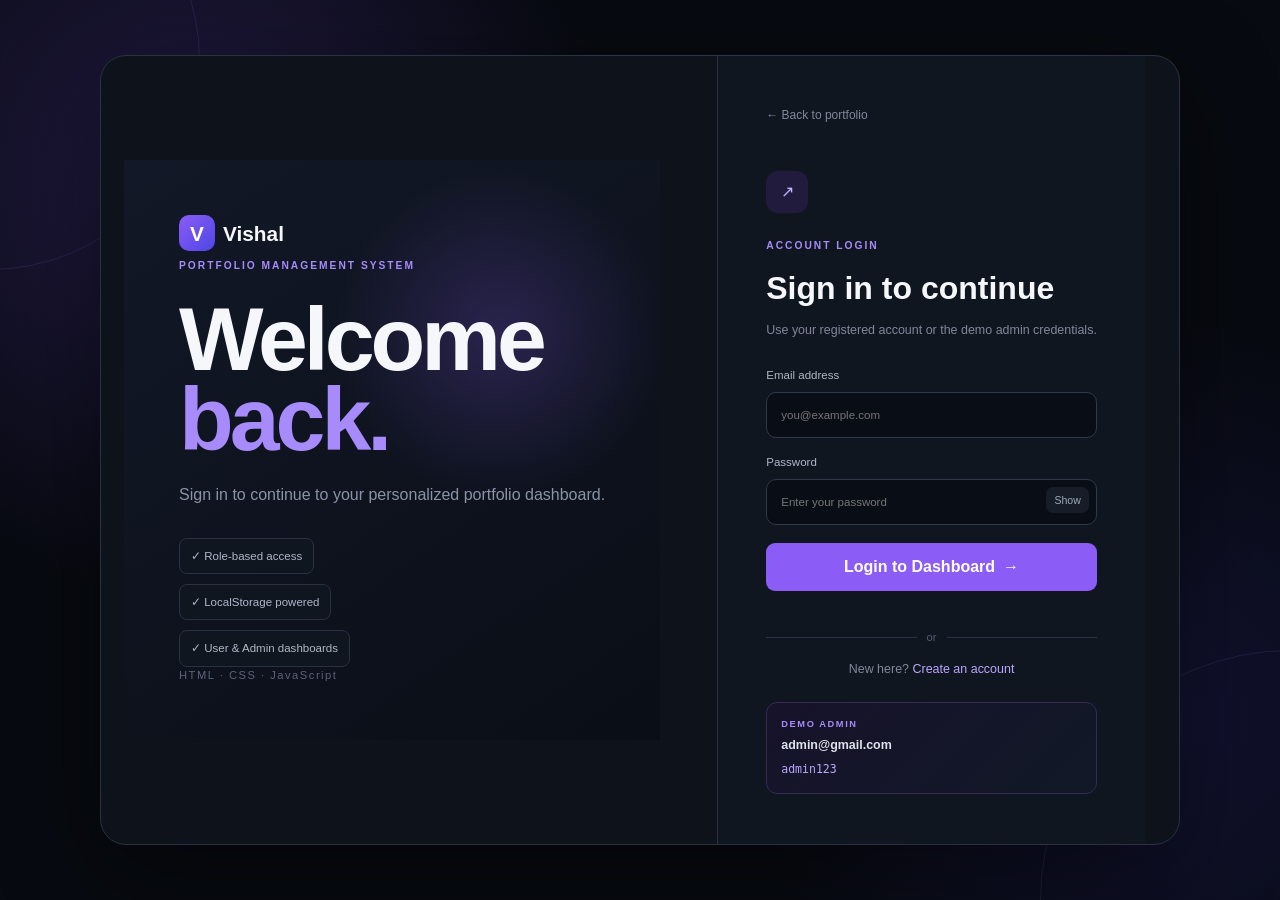
==== admin-dashboard.html @ ea75c09b "first commit" ====
<!doctype html><html><head><meta charset="UTF-8"><meta name="viewport" content="width=device-width,initial-scale=1"><title>Admin Dashboard</title><link rel="stylesheet" href="css/style.css"><link rel="stylesheet" href="css/dashboard.css"></head><body class="dash"><aside><a class="brand"><b>V</b> Vishal</a><div class="usercard"><div class="avatar">A</div><b>Administrator</b><small>Admin Module</small></div><nav><a class="active" href="#">⌂ Dashboard</a><a href="#projects">▦ Projects</a><a href="#blogs">◫ Blogs</a><a href="#messages">✉ Messages</a><a href="#users">♙ Users</a></nav><button id="logout">↪ Logout</button></aside><main class="dashmain"><header class="dashhead"><div><small>ADMIN MODULE</small><h1>Control <em>center.</em></h1></div><a class="btn ghost" href="index.html">View Website ↗</a></header><div class="statgrid"><article><small>USERS</small><b id="usersN">0</b><span>Registered accounts</span></article><article><small>PROJECTS</small><b id="projectsN">0</b><span>Portfolio projects</span></article><article><small>BLOGS</small><b id="blogsN">0</b><span>Published content</span></article><article><small>MESSAGES</small><b id="messagesN">0</b><span>Contact submissions</span></article></div><section class="insightbar"><div><small>SYSTEM STATUS</small><b><i class="status-dot"></i> All modules operational</b><span>LocalStorage • Authentication • CRUD • Navigation</span></div><div><small>LAST ACTIVITY</small><b id="lastActivity">No activity yet</b><span>Updates appear here during the demo.</span></div></section>
<section id="projects" class="panel"><div class="title"><div><small>PROJECT MANAGEMENT</small><h2>Projects</h2></div><button class="btn" id="showP">+ Add Project</button></div><form id="pform" class="manage hidden"><input id="pid" type="hidden"><input id="pt" required placeholder="Project title"><select id="pcat"><option>Web</option><option>JavaScript</option><option>Design</option></select><input id="pd" required placeholder="Short description"><input id="ptc" required placeholder="Technologies"><div><button class="btn">Save Project</button> <button type="button" class="btn ghost" id="cancelP">Cancel</button></div></form><div id="plist"></div></section>
<section id="blogs" class="panel"><div class="title"><div><small>CONTENT MANAGEMENT</small><h2>Blogs</h2></div><button class="btn" id="showB">+ Add Blog</button></div><form id="bform" class="manage hidden"><input id="bid" type="hidden"><input id="bt" required placeholder="Blog title"><input id="bc" required placeholder="Category"><textarea id="bd" required placeholder="Blog summary"></textarea><div><button class="btn">Save Blog</button> <button type="button" class="btn ghost" id="cancelB">Cancel</button></div></form><div id="blist"></div></section>
<section id="messages" class="panel"><small>INBOX</small><h2>Contact messages</h2><div id="mlist"></div></section><section id="users" class="panel"><small>USER MANAGEMENT</small><h2>Registered users</h2><div id="ulist"></div></section><section class="panel activity-panel"><div class="title"><div><small>LIVE ACTIVITY</small><h2>Recent actions</h2></div><button class="smallbtn" id="clearActivity" type="button">Clear</button></div><div id="activityList"></div></section>
        <!-- ADMIN USER MANAGEMENT ENHANCED -->
        <section class="admin-management-card">
          <div class="section-head">
            <div>
              <span class="eyebrow">ADMIN CONTROL</span>
              <h2>Manage Users & Portfolio Data</h2>
              <p>View registered users and manage their projects and skills.</p>
            </div>
          </div>
          <div id="adminUserManagement" class="admin-user-management">
            <p class="muted">Loading users...</p>
          </div>
        </section>
        
</main><script src="js/admin.js"></script><script src="js/admin-management.js"></script>
</body></html>
---- css/style.css ----
*{box-sizing:border-box;margin:0;padding:0}html{scroll-behavior:smooth}body{font-family:Segoe UI,Arial,sans-serif;background:#080b12;color:#f5f7fb;line-height:1.6}a{text-decoration:none;color:inherit}button,input,textarea,select{font:inherit}header{height:76px;padding:0 7%;display:flex;align-items:center;justify-content:space-between;border-bottom:1px solid #202633;background:#090c13ee;position:sticky;top:0;z-index:10}.brand{font-weight:800;font-size:1.3rem;display:flex;align-items:center;gap:8px}.brand b,.avatar{display:grid;place-items:center;background:linear-gradient(135deg,#8b5cf6,#4f46e5);color:white}.brand b{width:34px;height:34px;border-radius:10px}.brand span{color:#a78bfa}nav{display:flex;gap:22px;align-items:center}nav a{color:#a8b1c0;font-size:.9rem}nav a:hover{color:#fff}.login{border:1px solid #30394a;padding:8px 15px;border-radius:9px}#menu{display:none;background:none;border:0;color:#fff;font-size:23px}.hero{min-height:650px;display:grid;grid-template-columns:1.3fr .7fr;gap:70px;align-items:center;padding:90px 7%}.hero small,section>small,.dash small{color:#a78bfa;letter-spacing:2px;font-weight:800;font-size:.68rem}.hero h1{font-size:clamp(3rem,6vw,5.7rem);line-height:1.02;letter-spacing:-3px;margin:14px 0}.hero em,h2 em{color:#a78bfa;font-style:normal}.hero>div>p{color:#929daf;max-width:650px;font-size:1.08rem;margin:25px 0}.btn{display:inline-block;background:#8b5cf6;color:#fff;border:0;border-radius:9px;padding:11px 19px;font-weight:700;cursor:pointer}.ghost{background:#111722;border:1px solid #30394a}.stats{display:flex;gap:45px;margin-top:40px}.stats b{display:block;font-size:1.5rem}.stats span{color:#778297;font-size:.78rem}.hero-card{background:linear-gradient(145deg,#141a28,#0d111a);border:1px solid #2a3344;border-radius:23px;padding:35px}.avatar{width:90px;height:90px;border-radius:25px;font-size:1.7rem;font-weight:800;margin-bottom:30px}.hero-card h2{margin:8px 0}.hero-card p{color:#8792a5}.code{margin-top:25px;border:1px solid #30394a;border-radius:12px;padding:14px;color:#c4b5fd}.code small{letter-spacing:0;color:#6f7b8f}section{padding:95px 7%;max-width:1450px;margin:auto}section h2{font-size:clamp(2rem,4vw,3.2rem);margin:5px 0 35px}.dark{background:#0d1119;max-width:none}.grid{display:grid;gap:17px}.three{grid-template-columns:repeat(3,1fr)}.two{grid-template-columns:repeat(2,1fr)}article{border:1px solid #293142;background:#0d131d;border-radius:15px;padding:27px}article>b{color:#68758b;font-size:.8rem}article p{color:#8994a7;margin-top:8px}.skilltop{display:flex;justify-content:space-between}.bar{height:6px;background:#252d3b;border-radius:10px;margin:12px 0}.bar i{display:block;height:100%;background:#8b5cf6;border-radius:10px}.filters{display:flex;gap:7px;margin-bottom:20px}.filters button{border:1px solid #30394a;background:#101620;color:#9ca6b7;padding:8px 13px;border-radius:8px}.filters .active{background:#8b5cf6;color:#fff}.project-card{padding:0;overflow:hidden}.project-card .pic{height:145px;background:linear-gradient(135deg,#201b4a,#111827);padding:20px;font-size:2rem;font-weight:900;color:#c4b5fd}.project-card .body{padding:20px}.tag{display:inline-block;background:#211d3b;color:#b9a8ff;padding:3px 7px;border-radius:5px;font-size:.68rem}.project-card h3{margin:8px 0}.tech{color:#69758a;font-size:.75rem;margin-top:12px}.timeline{border-left:1px solid #30394a;max-width:800px}.timeline p{padding:0 0 28px 30px;color:#929daf;position:relative}.timeline p:before{content:"";position:absolute;left:-5px;top:6px;width:9px;height:9px;border-radius:50%;background:#8b5cf6}.timeline b{color:#a78bfa;margin-right:20px}.contact{display:grid;grid-template-columns:.8fr 1.2fr;gap:80px}.contact h2{font-size:4rem;line-height:1.05}.contact p{color:#8994a7}.contact form{display:grid;gap:12px}.contact input,.contact textarea,.manage input,.manage textarea,.manage select{width:100%;padding:13px;background:#0e141e;color:#fff;border:1px solid #2d3647;border-radius:9px;outline:0}.contact input:focus,.contact textarea:focus{border-color:#8b5cf6}.contact form p{color:#7fe0a5}footer{padding:30px 7%;border-top:1px solid #202633;display:flex;justify-content:space-between;color:#6f7a8e;font-size:.8rem}.empty{color:#707b8e;padding:15px}.item{display:grid;grid-template-columns:1fr auto;gap:10px;align-items:center;border:1px solid #293142;padding:14px;border-radius:10px;margin:8px 0}.item p,.item span{display:block;color:#788397;font-size:.75rem}.actions{display:flex;gap:6px}.smallbtn{background:#141b27;border:1px solid #30394a;color:#cbd2dd;padding:6px 9px;border-radius:7px}.delete{color:#ff9c9c}@media(max-width:900px){nav{display:none}#menu{display:block}.hero{grid-template-columns:1fr}.three{grid-template-columns:1fr 1fr}.contact{grid-template-columns:1fr}.two{grid-template-columns:1fr}}@media(max-width:600px){section{padding:70px 5%}.hero{padding:70px 5%}.three{grid-template-columns:1fr}.hero h1{letter-spacing:-1px}.contact h2{font-size:3rem}.stats{gap:22px}footer{flex-direction:column;gap:10px}}
/* Project and blog details modal */
.project-card, #blogGrid article { cursor: pointer; }
.detail-modal { position: fixed; inset: 0; background: rgba(0,0,0,.72); display: none; align-items: center; justify-content: center; padding: 20px; z-index: 9999; }
.detail-modal.show { display: flex; }
.detail-box { width: min(620px, 100%); max-height: 85vh; overflow-y: auto; background: #101722; border: 1px solid #293142; border-radius: 18px; padding: 28px; position: relative; box-shadow: 0 20px 60px rgba(0,0,0,.45); }
.detail-close { position: absolute; top: 12px; right: 16px; border: 0; background: transparent; color: #fff; font-size: 28px; cursor: pointer; }
.detail-box .tag { display: inline-block; margin-bottom: 12px; }
.detail-box h2 { margin: 0 40px 12px 0; }
.detail-box p { line-height: 1.7; color: #b8c1d1; }
.detail-tech { margin-top: 18px; font-weight: 600; }

/* High-quality prototype enhancements */
.scroll-progress{position:fixed;top:0;left:0;height:3px;width:0;background:linear-gradient(90deg,#8b5cf6,#c4b5fd);z-index:10000;transition:width .08s linear}
.theme-toggle{border:1px solid #30394a;background:#111722;color:#d7dce6;border-radius:9px;padding:8px 11px;cursor:pointer;margin-left:2px}.theme-toggle:hover{border-color:#8b5cf6;color:#fff}
.project-tools,.blog-tools{display:flex;justify-content:space-between;gap:15px;align-items:center;margin-bottom:20px}.searchbox{display:flex;align-items:center;gap:9px;width:min(390px,100%);background:#0e141e;border:1px solid #2d3647;border-radius:10px;padding:0 12px}.searchbox span{color:#8b95a7;font-size:1.2rem}.searchbox input{border:0!important;background:transparent!important;padding:11px 4px!important;margin:0!important}.searchbox input:focus{border:0!important}.project-card,.blog-card{transition:transform .22s ease,border-color .22s ease,box-shadow .22s ease}.project-card:hover,.blog-card:hover{transform:translateY(-6px);border-color:#7655db;box-shadow:0 15px 35px rgba(0,0,0,.25)}.project-card .pic{display:flex;justify-content:space-between;align-items:flex-start}.project-card .pic small{font-size:.62rem;letter-spacing:1.5px;color:#a78bfa}.open-link{display:inline-block;margin-top:14px;color:#b9a8ff;font-size:.78rem;font-weight:700}.blog-card{padding:25px;position:relative;min-height:215px}.blog-number{position:absolute;right:20px;top:18px;color:#30394a;font-size:2rem;font-weight:900}.blog-card .tag{margin-top:20px}.empty-state{grid-column:1/-1;border:1px dashed #30394a;border-radius:14px;padding:30px;text-align:center;display:grid;gap:6px;color:#aab3c2}.empty-state span{color:#707b8e;font-size:.82rem}.workflow{max-width:none;background:#0d1119;display:grid;grid-template-columns:.8fr 1.2fr;gap:70px;align-items:center}.workflow>div>p{color:#8994a7;max-width:650px}.flow-grid{display:grid;grid-template-columns:1fr 1fr;gap:12px}.flow-grid>div{border:1px solid #293142;background:#101620;border-radius:13px;padding:20px}.flow-grid b{display:block;color:#a78bfa;font-size:.75rem}.flow-grid strong{display:block;margin-top:8px}.flow-grid span{display:block;color:#778397;font-size:.78rem;margin-top:5px}.backtop{position:fixed;right:24px;bottom:24px;width:42px;height:42px;border:1px solid #30394a;background:#111722;color:#fff;border-radius:50%;cursor:pointer;opacity:0;pointer-events:none;transform:translateY(10px);transition:.2s;z-index:20}.backtop.show{opacity:1;pointer-events:auto;transform:translateY(0)}.toast{position:fixed;right:22px;bottom:22px;background:#121a25;color:#fff;border:1px solid #334056;border-radius:10px;padding:12px 16px;z-index:10001;transform:translateY(20px);opacity:0;pointer-events:none;transition:.25s;box-shadow:0 12px 30px rgba(0,0,0,.3)}.toast.show{opacity:1;transform:translateY(0)}.toast.success{border-color:#3d7758}.toast.info{border-color:#6652a4}.modal-kicker{display:block;color:#a78bfa;letter-spacing:2px;font-weight:800;font-size:.65rem;margin-bottom:12px}.modal-note{margin-top:20px;padding-top:15px;border-top:1px solid #293142;color:#68758a;font-size:.75rem}.detail-tech{padding:12px;border:1px solid #293142;border-radius:9px;color:#c4b5fd}.light-mode{background:#f4f6fb;color:#18202c}.light-mode header{background:rgba(255,255,255,.94);border-color:#dfe4ed}.light-mode nav a{color:#5f6b7d}.light-mode nav a:hover{color:#111827}.light-mode .theme-toggle,.light-mode .ghost,.light-mode .login{background:#fff;color:#263043;border-color:#d7dce5}.light-mode .hero>div>p,.light-mode article p,.light-mode .contact p{color:#667085}.light-mode article,.light-mode .hero-card,.light-mode .searchbox,.light-mode .flow-grid>div{background:#fff;border-color:#dfe4ed}.light-mode .project-card:hover,.light-mode .blog-card:hover{box-shadow:0 15px 35px rgba(31,41,55,.12)}.light-mode .dark,.light-mode .workflow{background:#eef1f7}.light-mode .searchbox input{color:#111827}.light-mode .detail-box{background:#fff;border-color:#dfe4ed}.light-mode .detail-box p{color:#566174}.light-mode footer{border-color:#dfe4ed;color:#697586}
@media(max-width:900px){.workflow{grid-template-columns:1fr;gap:30px}.project-tools{align-items:stretch;flex-direction:column}.searchbox{width:100%}.theme-toggle{margin-left:0}}
@media(max-width:700px){header{position:sticky}.mobile-open{display:flex!important;position:absolute;right:5%;top:76px;padding:18px;gap:13px;background:#0d121b;border:1px solid #293142;border-radius:10px;flex-direction:column;align-items:stretch;min-width:180px}.flow-grid{grid-template-columns:1fr}.toast{left:16px;right:16px;bottom:16px;text-align:center}}

/* Certificate showcase */
.section-heading-row{display:flex;justify-content:space-between;align-items:end;gap:30px;margin-bottom:30px}.section-lead{max-width:680px;color:#8994a7;margin-top:-20px}.skill-summary,.achievement-count{min-width:125px;padding:16px 20px;border:1px solid #30394a;border-radius:14px;background:rgba(255,255,255,.025)}.skill-summary strong,.achievement-count strong{display:block;font-size:1.7rem;color:#c4b5fd}.skill-summary span,.achievement-count span{color:#778397;font-size:.72rem}.skill-showcase{display:grid;grid-template-columns:1.45fr .55fr;gap:18px}.skill-groups{display:grid;grid-template-columns:1fr 1fr;gap:15px}.skill-card{position:relative;overflow:hidden;padding:24px!important;background:linear-gradient(145deg,#111824,#0d131d)!important}.skill-number{position:absolute;right:18px;top:10px;color:#222c3c;font-size:2.7rem;font-weight:900}.skill-card-head{display:flex;justify-content:space-between;align-items:start;position:relative}.skill-card-head h3{margin-top:5px}.skill-card-head strong{color:#c4b5fd}.skill-category{font-size:.62rem;letter-spacing:1.4px;text-transform:uppercase;color:#7e8ba0}.skill-card p{font-size:.8rem!important}.skill-foot{display:flex;justify-content:space-between;color:#69758a;font-size:.68rem}.toolkit-card{border:1px solid #30394a;border-radius:18px;padding:28px;background:radial-gradient(circle at 90% 10%,rgba(139,92,246,.18),transparent 38%),#101620}.toolkit-icon{display:grid;place-items:center;width:44px;height:44px;border-radius:12px;background:#211b3e;color:#c4b5fd;margin-bottom:20px}.toolkit-card>small{color:#a78bfa;letter-spacing:2px;font-weight:800;font-size:.65rem}.toolkit-card h3{font-size:1.55rem;line-height:1.15;margin:10px 0}.toolkit-card p{color:#8994a7;font-size:.82rem}.tech-cloud{display:flex;flex-wrap:wrap;gap:7px;margin-top:22px}.tech-cloud span{border:1px solid #30394a;border-radius:999px;padding:6px 9px;color:#aeb8c8;font-size:.68rem;background:#0c121b}.certificate-grid{display:grid;grid-template-columns:repeat(3,1fr);gap:17px}.certificate-card{padding:0!important;overflow:hidden;cursor:pointer;transition:.25s;position:relative}.certificate-card:hover{transform:translateY(-6px);border-color:#7655db;box-shadow:0 18px 35px rgba(0,0,0,.28)}.certificate-thumb{height:205px;position:relative;background:#111722;overflow:hidden}.certificate-thumb img{width:100%;height:100%;object-fit:cover;transition:.3s}.certificate-card:hover .certificate-thumb img{transform:scale(1.04);filter:brightness(.62)}.certificate-thumb span{position:absolute;left:15px;bottom:15px;padding:8px 11px;border-radius:8px;background:rgba(10,13,20,.84);border:1px solid rgba(255,255,255,.15);color:#fff;font-size:.62rem;letter-spacing:1px;opacity:0;transform:translateY(8px);transition:.25s}.certificate-card:hover .certificate-thumb span{opacity:1;transform:translateY(0)}.certificate-info{padding:20px}.certificate-info h3{margin:9px 0 5px}.certificate-info p{color:#8994a7;font-size:.78rem}.certificate-info small{color:#69758a;font-size:.68rem}.concept-card .certificate-thumb img{object-fit:cover}.compact-timeline{margin-top:28px}.certificate-modal{position:fixed;inset:0;background:rgba(2,5,10,.88);display:none;align-items:center;justify-content:center;padding:25px;z-index:10020}.certificate-modal.show{display:flex}.certificate-viewer{width:min(1050px,100%);max-height:92vh;overflow:auto;background:#101620;border:1px solid #343e50;border-radius:18px;padding:20px;box-shadow:0 30px 90px rgba(0,0,0,.5);position:relative}.certificate-close{position:absolute;right:16px;top:12px;width:38px;height:38px;border:1px solid #384254;border-radius:50%;background:#141b27;color:#fff;font-size:24px;cursor:pointer;z-index:2}.certificate-viewer-head{display:flex;justify-content:space-between;align-items:center;padding:5px 50px 18px 5px}.certificate-viewer-head small{color:#a78bfa;letter-spacing:2px}.certificate-viewer-head h3{margin-top:3px}.certificate-viewer-head span{font-size:.68rem;color:#68758a}.certificate-image-wrap{background:#070a10;border-radius:12px;padding:10px;text-align:center}.certificate-image-wrap img{display:block;max-width:100%;max-height:72vh;margin:auto;border-radius:7px}.contact-modern{grid-template-columns:.9fr 1.1fr!important;align-items:center;gap:70px;background:linear-gradient(135deg,#0c1018,#111827);max-width:none;border-top:1px solid #1f2734;border-bottom:1px solid #1f2734}.contact-copy{position:relative}.contact-orb{display:grid;place-items:center;width:58px;height:58px;border-radius:16px;background:linear-gradient(135deg,#8b5cf6,#4f46e5);font-size:1.5rem;margin-bottom:25px;box-shadow:0 15px 35px rgba(99,72,200,.25)}.contact-copy h2{font-size:clamp(2.7rem,5vw,4.4rem)!important;max-width:700px}.contact-links{display:flex;gap:10px;margin-top:28px}.contact-links a{display:flex;align-items:center;gap:9px;border:1px solid #30394a;border-radius:10px;padding:9px 12px;color:#b8c1d1;font-size:.78rem;background:#101620;transition:.2s}.contact-links a:hover{border-color:#8b5cf6;transform:translateY(-2px)}.contact-links span{display:grid;place-items:center;width:24px;height:24px;border-radius:7px;background:#211b3e;color:#c4b5fd;font-size:.65rem;font-weight:800}.contact-links b{color:#a78bfa}.contact-card{padding:30px!important;border:1px solid #30394a!important;border-radius:18px!important;background:rgba(17,24,36,.9)!important;box-shadow:0 20px 50px rgba(0,0,0,.18)}.form-title{display:flex;justify-content:space-between;align-items:start;margin-bottom:10px}.form-title small{color:#a78bfa;letter-spacing:2px;font-size:.63rem}.form-title h3{font-size:1.5rem;margin-top:5px}.form-title>span{font-size:2rem;color:#252f40;font-weight:900}.contact-card label{display:grid;gap:6px;color:#98a3b5;font-size:.72rem}.contact-card input,.contact-card textarea{transition:.2s}.contact-card input:focus,.contact-card textarea:focus{border-color:#8b5cf6;box-shadow:0 0 0 3px rgba(139,92,246,.1)}.form-row{display:grid;grid-template-columns:1fr 1fr;gap:12px}.form-footer{display:flex;align-items:center;gap:15px;margin-top:3px}.form-footer p{font-size:.75rem}.login-btn{width:100%;display:flex;justify-content:center;gap:8px;align-items:center}.auth-visual em{color:#a78bfa;font-style:normal}.light-mode .skill-card,.light-mode .toolkit-card,.light-mode .contact-card{background:#fff!important;border-color:#dfe4ed}.light-mode .tech-cloud span{background:#f7f8fb;border-color:#dfe4ed;color:#586477}.light-mode .contact-modern{background:linear-gradient(135deg,#eef1f7,#f8f9fc);border-color:#dfe4ed}.light-mode .certificate-viewer{background:#fff;border-color:#dfe4ed}.light-mode .certificate-image-wrap{background:#eef1f7}.light-mode .certificate-info p,.light-mode .section-lead{color:#667085}
@media(max-width:1050px){.skill-showcase{grid-template-columns:1fr}.toolkit-card{display:none}.certificate-grid{grid-template-columns:1fr 1fr}.contact-modern{grid-template-columns:1fr!important}}
@media(max-width:750px){.section-heading-row{align-items:start;flex-direction:column}.skill-groups{grid-template-columns:1fr}.certificate-grid{grid-template-columns:1fr}.form-row{grid-template-columns:1fr}.form-footer{align-items:start;flex-direction:column}.certificate-viewer-head span{display:none}}
---- css/dashboard.css ----
.dash{display:flex;min-height:100vh;background:#090d14}.dash aside{position:fixed;left:0;top:0;bottom:0;width:245px;background:#0c1119;border-right:1px solid #252d3d;padding:25px 17px;display:flex;flex-direction:column}.dash aside .brand{margin-bottom:30px}.usercard{padding:15px;border:1px solid #273042;background:#111722;border-radius:12px;margin-bottom:20px}.usercard .avatar{width:42px;height:42px;border-radius:12px;font-size:1rem;margin-bottom:10px}.usercard small{display:block;color:#758094}.dash aside nav{display:grid;gap:5px}.dash aside nav a{padding:10px;color:#8792a5;border-radius:8px}.dash aside nav a.active,.dash aside nav a:hover{background:#19152d;color:#c4b5fd}.dash aside>button{margin-top:auto;padding:10px;background:none;color:#909aac;border:1px solid #2d3647;border-radius:8px}.dashmain{margin-left:245px;padding:40px 5%;width:calc(100% - 245px)}.dashhead{display:flex;justify-content:space-between;align-items:center;margin-bottom:30px}.dashhead h1{font-size:2.5rem}.statgrid{display:grid;grid-template-columns:repeat(4,1fr);gap:14px;margin-bottom:20px}.statgrid article{padding:20px}.statgrid article>b{display:block;font-size:1.9rem;color:#fff;margin:5px 0}.statgrid article span{font-size:.72rem;color:#748096}.panel{max-width:none;margin:0 0 18px;padding:23px;background:#0f151f;border:1px solid #293142;border-radius:14px}.panel h2{font-size:1.3rem;margin:4px 0 18px}.title{display:flex;justify-content:space-between;align-items:center}.manage{display:grid;grid-template-columns:1.2fr .7fr 1.3fr 1fr;gap:9px;background:#0a0f17;padding:14px;border-radius:10px;margin-bottom:15px}.manage textarea{grid-column:1/-1}.manage>div{grid-column:1/-1}.hidden{display:none}.profile{display:grid;grid-template-columns:repeat(4,1fr);gap:10px}.profile div{background:#0a1018;padding:14px;border-radius:9px}.profile small{color:#69758a}.profile p{margin-top:5px}.quick{display:grid;grid-template-columns:repeat(3,1fr);gap:10px}.quick a{border:1px solid #293142;padding:18px;border-radius:10px}.quick b,.quick strong,.quick span{display:block}.quick b{color:#a78bfa;font-size:1.4rem}.quick span{color:#758094;font-size:.75rem}.message{border:1px solid #293142;padding:13px;border-radius:9px;margin:8px 0}.message p,.user{color:#7b879a;font-size:.75rem}.user{padding:12px;border:1px solid #293142;border-radius:9px;margin:7px 0}.user strong{color:#fff;display:block}@media(max-width:1000px){.statgrid{grid-template-columns:1fr 1fr}.profile{grid-template-columns:1fr 1fr}.manage{grid-template-columns:1fr 1fr}}@media(max-width:700px){.dash aside{width:65px;padding:18px 9px}.dash aside .brand{font-size:0}.dash aside .brand b{font-size:1rem}.usercard b,.usercard small,.dash aside nav a{font-size:0}.dash aside nav a{height:40px}.dashmain{margin-left:65px;width:calc(100% - 65px);padding:25px 4%}.dashhead{align-items:flex-start}.dashhead h1{font-size:1.7rem}.quick{grid-template-columns:1fr}.manage{grid-template-columns:1fr}}.insightbar{display:grid;grid-template-columns:1fr 1fr;gap:14px;margin-bottom:18px}.insightbar>div{background:#101722;border:1px solid #293142;border-radius:14px;padding:18px}.insightbar small{display:block}.insightbar b{display:block;margin:7px 0;color:#eef1f7}.insightbar span{color:#748096;font-size:.74rem}.status-dot{display:inline-block;width:8px;height:8px;background:#67d39a;border-radius:50%;margin-right:7px;box-shadow:0 0 0 4px rgba(103,211,154,.08)}.activity-panel{margin-bottom:30px}.activity{display:flex;gap:12px;align-items:flex-start;padding:12px 0;border-bottom:1px solid #202a39}.activity:last-child{border-bottom:0}.activity-dot{width:8px;height:8px;border-radius:50%;background:#8b5cf6;margin-top:7px;flex:none}.activity b{display:block;font-size:.84rem}.activity small{display:block;color:#68758a;margin-top:3px;font-size:.7rem}.light-mode .insightbar>div{background:#fff;border-color:#dfe4ed}.light-mode .activity{border-color:#e5e8ef}@media(max-width:700px){.insightbar{grid-template-columns:1fr}}
.recent-grid{display:grid;grid-template-columns:1fr 1fr;gap:12px}.recent-card{border:1px solid #293142;border-radius:10px;padding:16px;background:#0a1018}.recent-card small{color:#a78bfa}.recent-card b{display:block;margin:7px 0}.recent-card span{color:#758094;font-size:.75rem}.light-mode .recent-card{background:#fff;border-color:#dfe4ed}@media(max-width:700px){.recent-grid{grid-template-columns:1fr}}
.dash-subtitle{color:#7d899b;margin-top:8px}.permission-grid{display:grid;grid-template-columns:repeat(4,1fr);gap:10px}.permission-grid>div{border:1px solid #293142;border-radius:10px;padding:16px;background:#0a1018}.permission-grid b{display:block;color:#a78bfa;font-size:1.2rem;margin-bottom:8px}.permission-grid strong{display:block}.permission-grid span{display:block;color:#758094;font-size:.74rem;margin-top:5px}.smallbtn{padding:7px 10px;border:1px solid #30394b;background:#151c28;color:#d9deea;border-radius:7px;cursor:pointer}.smallbtn.delete{color:#ff9a9a}.actions{display:flex;gap:7px;align-items:center}.item{display:flex;justify-content:space-between;gap:18px;align-items:center;border:1px solid #293142;padding:15px;border-radius:10px;margin:8px 0;background:#0a1018}.item b{display:block;margin:6px 0}.item p{color:#7b879a;font-size:.78rem;margin:4px 0}.item small{color:#69758a}.tag{display:inline-block;font-size:.62rem;color:#a78bfa;letter-spacing:.08em}.light-mode .permission-grid>div,.light-mode .item{background:#fff;border-color:#dfe4ed}@media(max-width:1000px){.permission-grid{grid-template-columns:1fr 1fr}}@media(max-width:700px){.item{align-items:flex-start;flex-direction:column}.actions{width:100%}.permission-grid{grid-template-columns:1fr}}


/* Enhanced Admin User Management */
.admin-management-card{margin-top:28px;padding:24px;border:1px solid rgba(148,163,184,.22);border-radius:22px;background:rgba(255,255,255,.03);box-shadow:0 12px 35px rgba(15,23,42,.08)}
.admin-management-card .section-head{display:flex;justify-content:space-between;align-items:center;margin-bottom:18px}
.admin-management-card .eyebrow{font-size:11px;letter-spacing:.16em;font-weight:800;opacity:.65}
.admin-management-card h2{margin:5px 0 4px}
.admin-management-card p{margin:0;opacity:.72}
.admin-user-management{display:grid;gap:14px}
.admin-user-card{padding:18px;border:1px solid rgba(148,163,184,.2);border-radius:18px;background:rgba(255,255,255,.025)}
.admin-user-top{display:flex;align-items:center;gap:14px}
.admin-avatar{width:44px;height:44px;border-radius:50%;display:grid;place-items:center;font-weight:800;font-size:18px;background:rgba(99,102,241,.14)}
.admin-user-info{flex:1}
.admin-user-info h3{margin:0 0 3px}
.admin-user-info p{font-size:13px}
.admin-user-stats{display:flex;gap:10px;flex-wrap:wrap;margin:14px 0}
.admin-user-stats span{padding:7px 10px;border-radius:999px;background:rgba(148,163,184,.1);font-size:12px}
.danger-btn{border:0;border-radius:10px;padding:9px 13px;cursor:pointer;font-weight:700}
.admin-user-card details{margin-top:8px}
.admin-user-card summary{cursor:pointer;font-weight:700}
.admin-data-grid{display:grid;grid-template-columns:1fr 1fr;gap:20px;margin-top:14px}
.admin-data-grid h4{margin:0 0 8px}
.admin-data-grid ul{margin:0;padding-left:18px}
.admin-data-grid li{margin:5px 0}
.empty-state{padding:24px;text-align:center;border:1px dashed rgba(148,163,184,.35);border-radius:16px}
.empty-state span{display:block;margin-top:5px;opacity:.65}
.muted{opacity:.65}
@media(max-width:700px){
  .admin-user-top{align-items:flex-start;flex-wrap:wrap}
  .admin-user-info{min-width:180px}
  .admin-data-grid{grid-template-columns:1fr}
}
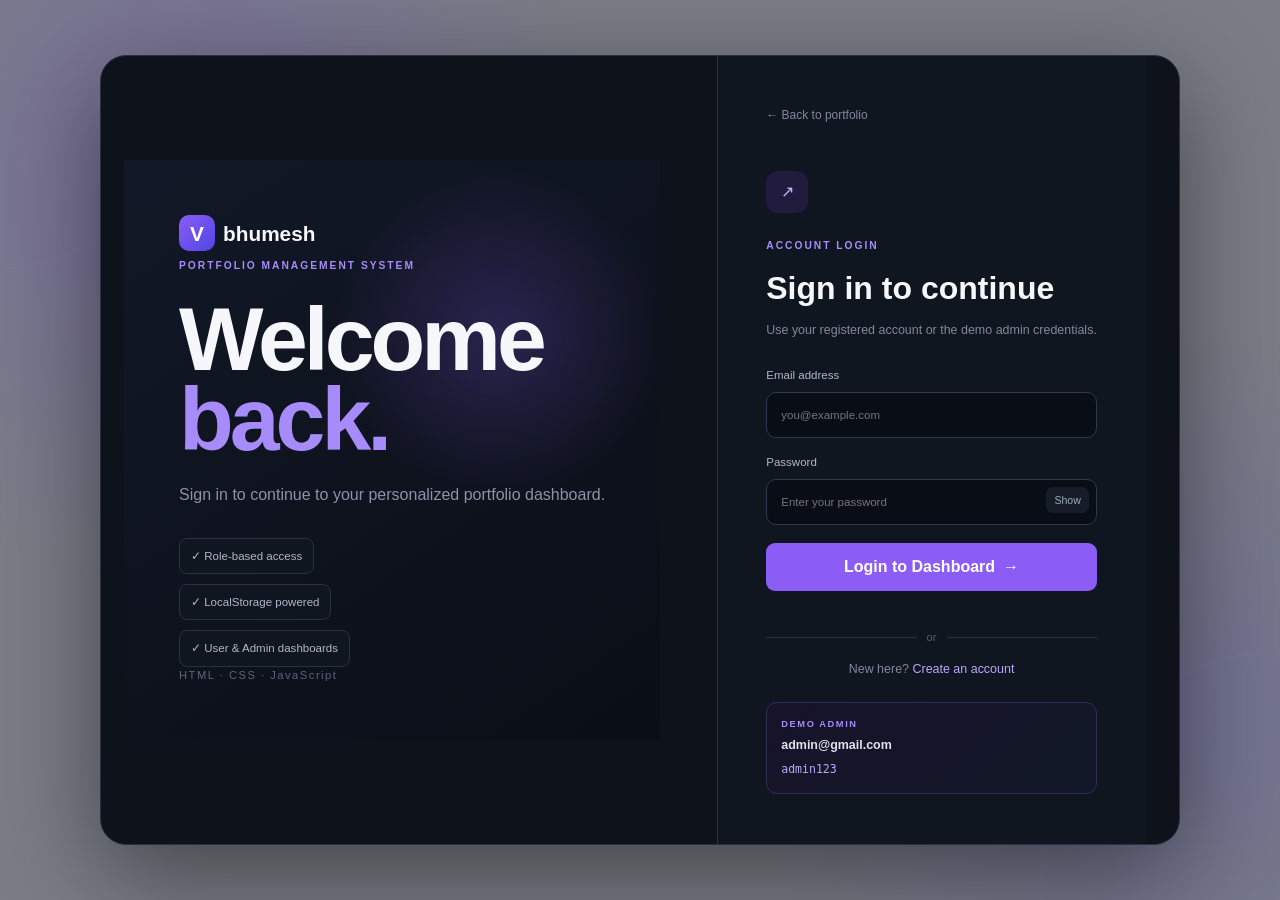
==== commit 40abdc2b: "Initial commit" ====
--- a/admin-dashboard.html
+++ b/admin-dashboard.html
@@ -1,4 +1,4 @@
-<!doctype html><html><head><meta charset="UTF-8"><meta name="viewport" content="width=device-width,initial-scale=1"><title>Admin Dashboard</title><link rel="stylesheet" href="css/style.css"><link rel="stylesheet" href="css/dashboard.css"></head><body class="dash"><aside><a class="brand"><b>V</b> Vishal</a><div class="usercard"><div class="avatar">A</div><b>Administrator</b><small>Admin Module</small></div><nav><a class="active" href="#">⌂ Dashboard</a><a href="#projects">▦ Projects</a><a href="#blogs">◫ Blogs</a><a href="#messages">✉ Messages</a><a href="#users">♙ Users</a></nav><button id="logout">↪ Logout</button></aside><main class="dashmain"><header class="dashhead"><div><small>ADMIN MODULE</small><h1>Control <em>center.</em></h1></div><a class="btn ghost" href="index.html">View Website ↗</a></header><div class="statgrid"><article><small>USERS</small><b id="usersN">0</b><span>Registered accounts</span></article><article><small>PROJECTS</small><b id="projectsN">0</b><span>Portfolio projects</span></article><article><small>BLOGS</small><b id="blogsN">0</b><span>Published content</span></article><article><small>MESSAGES</small><b id="messagesN">0</b><span>Contact submissions</span></article></div><section class="insightbar"><div><small>SYSTEM STATUS</small><b><i class="status-dot"></i> All modules operational</b><span>LocalStorage • Authentication • CRUD • Navigation</span></div><div><small>LAST ACTIVITY</small><b id="lastActivity">No activity yet</b><span>Updates appear here during the demo.</span></div></section>
+<!doctype html><html><head><meta charset="UTF-8"><meta name="viewport" content="width=device-width,initial-scale=1"><title>Admin Dashboard</title><link rel="stylesheet" href="css/style.css"><link rel="stylesheet" href="css/dashboard.css"></head><body class="dash"><aside><a class="brand"><b>V</b> bhumesh</a><div class="usercard"><div class="avatar">A</div><b>Administrator</b><small>Admin Module</small></div><nav><a class="active" href="#">⌂ Dashboard</a><a href="#projects">▦ Projects</a><a href="#blogs">◫ Blogs</a><a href="#messages">✉ Messages</a><a href="#users">♙ Users</a></nav><button id="logout">↪ Logout</button></aside><main class="dashmain"><header class="dashhead"><div><small>ADMIN MODULE</small><h1>Control <em>center.</em></h1></div><a class="btn ghost" href="index.html">View Website ↗</a></header><div class="statgrid"><article><small>USERS</small><b id="usersN">0</b><span>Registered accounts</span></article><article><small>PROJECTS</small><b id="projectsN">0</b><span>Portfolio projects</span></article><article><small>BLOGS</small><b id="blogsN">0</b><span>Published content</span></article><article><small>MESSAGES</small><b id="messagesN">0</b><span>Contact submissions</span></article></div><section class="insightbar"><div><small>SYSTEM STATUS</small><b><i class="status-dot"></i> All modules operational</b><span>LocalStorage • Authentication • CRUD • Navigation</span></div><div><small>LAST ACTIVITY</small><b id="lastActivity">No activity yet</b><span>Updates appear here during the demo.</span></div></section>
 <section id="projects" class="panel"><div class="title"><div><small>PROJECT MANAGEMENT</small><h2>Projects</h2></div><button class="btn" id="showP">+ Add Project</button></div><form id="pform" class="manage hidden"><input id="pid" type="hidden"><input id="pt" required placeholder="Project title"><select id="pcat"><option>Web</option><option>JavaScript</option><option>Design</option></select><input id="pd" required placeholder="Short description"><input id="ptc" required placeholder="Technologies"><div><button class="btn">Save Project</button> <button type="button" class="btn ghost" id="cancelP">Cancel</button></div></form><div id="plist"></div></section>
 <section id="blogs" class="panel"><div class="title"><div><small>CONTENT MANAGEMENT</small><h2>Blogs</h2></div><button class="btn" id="showB">+ Add Blog</button></div><form id="bform" class="manage hidden"><input id="bid" type="hidden"><input id="bt" required placeholder="Blog title"><input id="bc" required placeholder="Category"><textarea id="bd" required placeholder="Blog summary"></textarea><div><button class="btn">Save Blog</button> <button type="button" class="btn ghost" id="cancelB">Cancel</button></div></form><div id="blist"></div></section>
 <section id="messages" class="panel"><small>INBOX</small><h2>Contact messages</h2><div id="mlist"></div></section><section id="users" class="panel"><small>USER MANAGEMENT</small><h2>Registered users</h2><div id="ulist"></div></section><section class="panel activity-panel"><div class="title"><div><small>LIVE ACTIVITY</small><h2>Recent actions</h2></div><button class="smallbtn" id="clearActivity" type="button">Clear</button></div><div id="activityList"></div></section>
